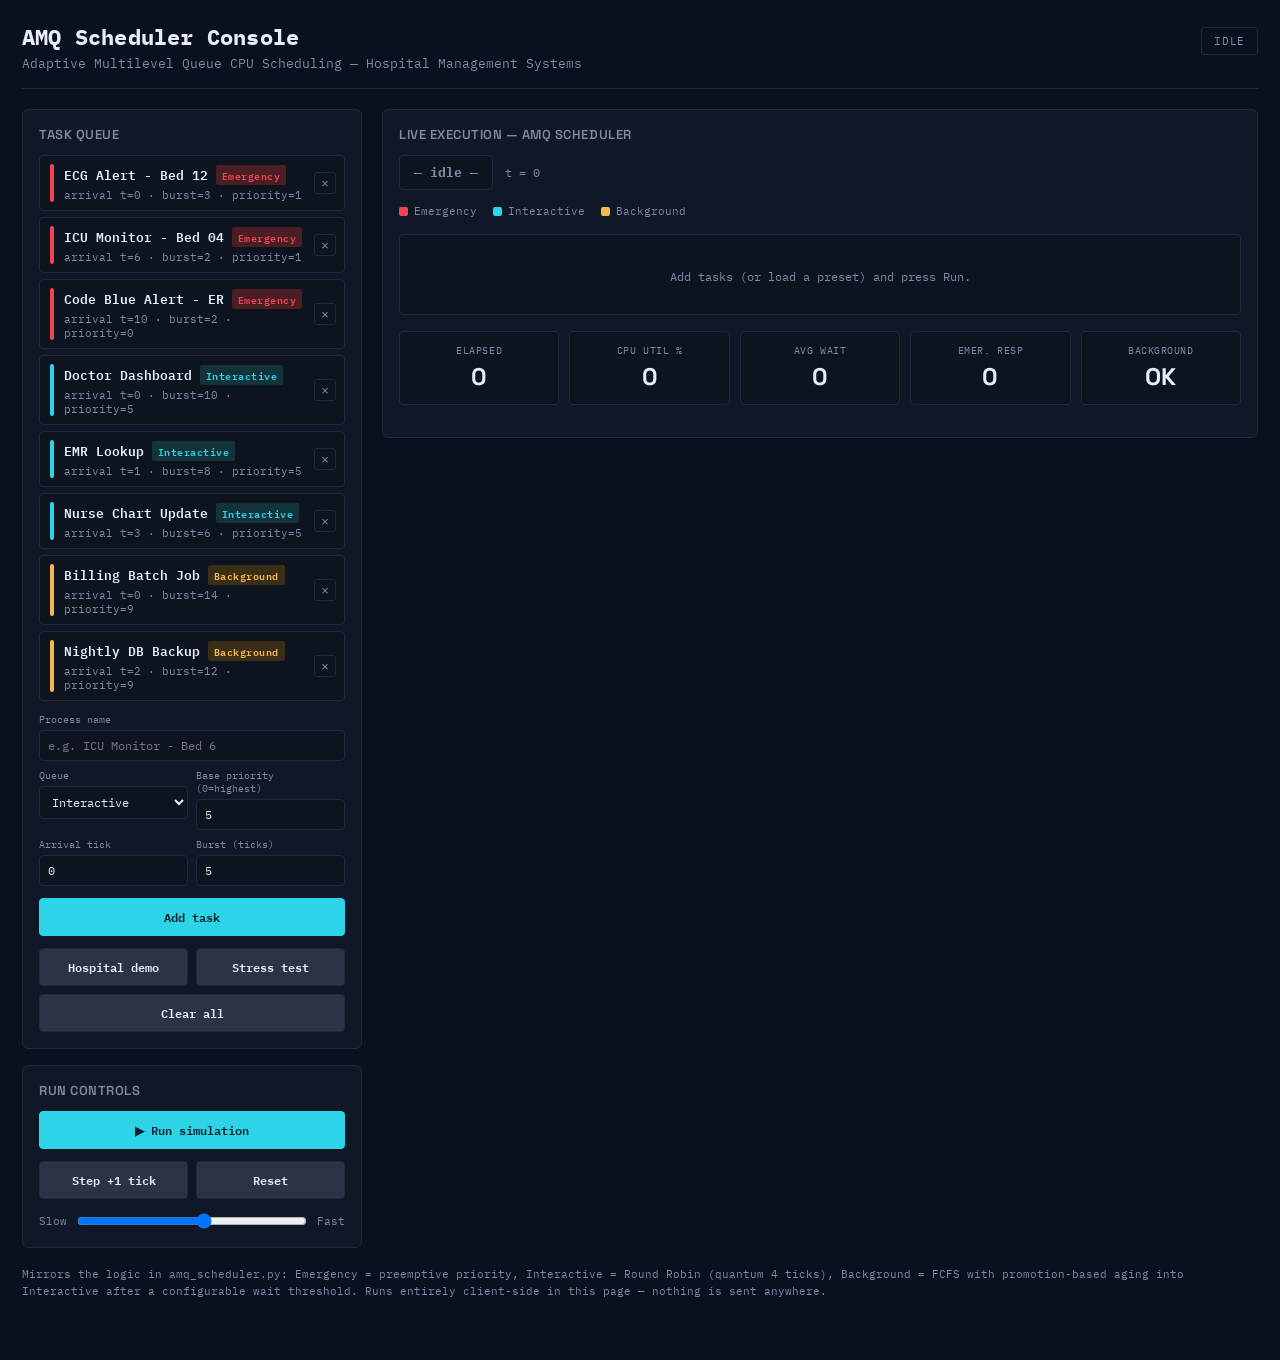
==== index.html @ 9305732e "Add GitHub Pages homepage" ====
<!DOCTYPE html>
<html lang="en">
<head>
<meta charset="UTF-8">
<title>AMQ Scheduler Console</title>
<link rel="preconnect" href="https://fonts.googleapis.com">
<link href="https://fonts.googleapis.com/css2?family=Space+Grotesk:wght@500;600;700&family=IBM+Plex+Mono:wght@400;500;600;700&display=swap" rel="stylesheet">
<style>
  :root{
    --bg:#0A101E;
    --panel:#101827;
    --panel-2:#0D1420;
    --line:#1E293B;
    --text:#E7ECF5;
    --muted:#7C8AA5;
    --emergency:#F04353;
    --emergency-dim:#4A1E24;
    --interactive:#2DD4E8;
    --interactive-dim:#12333A;
    --background:#F5B84E;
    --background-dim:#3A2E17;
    --ok:#33D69F;
    --idle:#2A3446;
  }
  *{ box-sizing:border-box; }
  html,body{
    margin:0; padding:0; background:var(--bg); color:var(--text);
    font-family:'IBM Plex Mono', monospace;
    -webkit-font-smoothing:antialiased;
  }
  h1,h2,h3,.headline{ font-family:'Space Grotesk', sans-serif; }

  .wrap{ max-width:1280px; margin:0 auto; padding:22px 22px 60px; }

  .topbar{
    display:flex; align-items:baseline; justify-content:space-between;
    border-bottom:1px solid var(--line); padding-bottom:16px; margin-bottom:20px;
    flex-wrap:wrap; gap:10px;
  }
  .topbar .title{ font-size:22px; font-weight:700; letter-spacing:.2px; }
  .topbar .subtitle{ color:var(--muted); font-size:13px; margin-top:4px; }
  .status-pill{
    font-size:11px; padding:6px 12px; border-radius:3px; border:1px solid var(--line);
    color:var(--muted); letter-spacing:.06em; height:fit-content;
  }
  .status-pill.running{ color:var(--ok); border-color:var(--ok); }
  .status-pill.done{ color:var(--interactive); border-color:var(--interactive); }

  .grid{ display:grid; grid-template-columns: 340px 1fr; gap:20px; align-items:start; }
  @media (max-width: 900px){ .grid{ grid-template-columns: 1fr; } }

  .panel{
    background:var(--panel); border:1px solid var(--line); border-radius:6px;
    padding:16px;
  }
  .panel + .panel{ margin-top:16px; }
  .panel h2{ font-size:13px; margin:0 0 12px; color:var(--muted); font-weight:600; letter-spacing:.04em; }

  /* --- task intake --- */
  .task-row{
    display:grid; grid-template-columns: 4px 1fr auto; gap:10px; align-items:center;
    padding:8px 8px 8px 10px; border:1px solid var(--line); border-radius:4px; margin-bottom:6px;
    background:var(--panel-2);
  }
  .task-row .bar{ width:4px; align-self:stretch; border-radius:2px; }
  .task-row .info .name{ font-size:12.5px; font-weight:600; }
  .task-row .info .meta{ font-size:11px; color:var(--muted); margin-top:2px; }
  .task-row button{
    background:none; border:1px solid var(--line); color:var(--muted);
    border-radius:3px; width:22px; height:22px; cursor:pointer; font-size:13px; line-height:1;
  }
  .task-row button:hover{ color:var(--emergency); border-color:var(--emergency); }

  .queue-tag{ font-size:9.5px; padding:1px 6px; border-radius:2px; letter-spacing:.05em; }
  .queue-tag.q0{ background:var(--emergency-dim); color:var(--emergency); }
  .queue-tag.q1{ background:var(--interactive-dim); color:var(--interactive); }
  .queue-tag.q2{ background:var(--background-dim); color:var(--background); }

  .add-form{ display:grid; grid-template-columns: 1fr 1fr; gap:8px; margin-top:12px; }
  .add-form label{ font-size:10px; color:var(--muted); display:block; margin-bottom:4px; }
  .add-form input, .add-form select{
    width:100%; background:var(--panel-2); border:1px solid var(--line); color:var(--text);
    border-radius:4px; padding:7px 8px; font-family:inherit; font-size:12px;
  }
  .add-form .full{ grid-column:1 / -1; }
  .btn{
    background:var(--idle); border:1px solid var(--line); color:var(--text);
    border-radius:4px; padding:8px 12px; font-family:inherit; font-size:12px; cursor:pointer;
    font-weight:600;
  }
  .btn:hover{ border-color:var(--interactive); color:var(--interactive); }
  .btn.primary{ background:var(--interactive); color:#04222A; border-color:var(--interactive); }
  .btn.primary:hover{ opacity:.9; color:#04222A; }
  .btn:disabled{ opacity:.4; cursor:not-allowed; }
  .btn-row{ display:flex; gap:8px; margin-top:12px; flex-wrap:wrap; }
  .btn-row.presets .btn{ flex:1; min-width:120px; }

  .speed-row{ display:flex; align-items:center; gap:8px; margin-top:12px; font-size:11px; color:var(--muted); }
  .speed-row input[type=range]{ flex:1; }

  /* --- console --- */
  .now-running{
    display:flex; align-items:center; gap:12px; margin-bottom:14px;
  }
  .now-running .badge{
    padding:8px 14px; border-radius:4px; font-weight:700; font-size:13px;
    border:1px solid var(--line); background:var(--panel-2); color:var(--muted);
  }
  .now-running .badge.q0{ background:var(--emergency-dim); color:var(--emergency); border-color:var(--emergency); animation:pulse 1s infinite; }
  .now-running .badge.q1{ background:var(--interactive-dim); color:var(--interactive); border-color:var(--interactive); }
  .now-running .badge.q2{ background:var(--background-dim); color:var(--background); border-color:var(--background); }
  @keyframes pulse{ 0%,100%{ box-shadow:0 0 0 0 rgba(240,67,83,.4);} 50%{ box-shadow:0 0 0 6px rgba(240,67,83,0);} }
  .now-running .tick{ color:var(--muted); font-size:12px; }

  .gantt-wrap{
    background:var(--panel-2); border:1px solid var(--line); border-radius:4px;
    overflow-x:auto; padding:14px 14px 10px;
  }
  .gantt-row{ display:flex; align-items:center; height:26px; margin-bottom:4px; white-space:nowrap; }
  .gantt-row .pid-label{
    width:46px; flex:0 0 46px; font-size:10.5px; color:var(--muted); text-align:right; padding-right:8px;
  }
  .gantt-track{ position:relative; height:20px; }
  .gantt-block{
    position:absolute; top:0; height:20px; border-radius:2px; font-size:9.5px;
    display:flex; align-items:center; justify-content:center; color:#04121A; font-weight:700;
    overflow:hidden;
  }
  .gantt-block.q0{ background:var(--emergency); }
  .gantt-block.q1{ background:var(--interactive); }
  .gantt-block.q2{ background:var(--background); }
  .gantt-axis{ display:flex; font-size:9.5px; color:var(--muted); margin-top:2px; margin-left:46px; }

  .legend{ display:flex; gap:16px; margin:10px 0 16px; font-size:11px; color:var(--muted); }
  .legend span{ display:inline-flex; align-items:center; gap:6px; }
  .legend i{ width:9px; height:9px; border-radius:2px; display:inline-block; }
  .legend i.q0{ background:var(--emergency); }
  .legend i.q1{ background:var(--interactive); }
  .legend i.q2{ background:var(--background); }

  .tiles{ display:grid; grid-template-columns: repeat(5, 1fr); gap:10px; margin:16px 0; }
  @media (max-width: 760px){ .tiles{ grid-template-columns: repeat(2, 1fr); } }
  .tile{
    background:var(--panel-2); border:1px solid var(--line); border-radius:4px;
    padding:12px; text-align:center;
  }
  .tile .label{ font-size:9.5px; color:var(--muted); letter-spacing:.06em; }
  .tile .value{ font-size:24px; font-weight:700; font-family:'Space Grotesk',sans-serif; margin-top:4px; }
  .tile.alert{ border-color:var(--emergency); }
  .tile.alert .value{ color:var(--emergency); }
  .tile.good .value{ color:var(--ok); }

  table.results{ width:100%; border-collapse:collapse; font-size:11.5px; margin-top:6px; }
  table.results th{ text-align:left; color:var(--muted); font-weight:600; padding:6px 8px; border-bottom:1px solid var(--line); font-size:10.5px; }
  table.results td{ padding:6px 8px; border-bottom:1px solid var(--line); }

  .compare-bars{ display:grid; gap:14px; margin-top:6px; }
  .compare-metric .label{ font-size:11px; color:var(--muted); margin-bottom:6px; }
  .bar-line{ display:flex; align-items:center; gap:8px; margin-bottom:4px; }
  .bar-line .name{ width:70px; font-size:10.5px; color:var(--muted); flex:0 0 70px; }
  .bar-line .track{ flex:1; background:var(--panel-2); border-radius:3px; height:16px; position:relative; overflow:hidden; }
  .bar-line .fill{ height:100%; border-radius:3px; }
  .bar-line .fill.fcfs{ background:#8B98AC; }
  .bar-line .fill.amq{ background:var(--ok); }
  .bar-line .num{ width:52px; text-align:right; font-size:11px; flex:0 0 52px; }

  .empty-note{ color:var(--muted); font-size:12px; padding:20px; text-align:center; }
  .footnote{ color:var(--muted); font-size:10.5px; margin-top:18px; line-height:1.6; }
</style>
</head>
<body>
<div class="wrap">

  <div class="topbar">
    <div>
      <div class="title">AMQ Scheduler Console</div>
      <div class="subtitle">Adaptive Multilevel Queue CPU Scheduling — Hospital Management Systems</div>
    </div>
    <div class="status-pill" id="statusPill">IDLE</div>
  </div>

  <div class="grid">
    <!-- LEFT: intake -->
    <div>
      <div class="panel">
        <h2>TASK QUEUE</h2>
        <div id="taskList"></div>
        <div class="add-form">
          <div class="full">
            <label>Process name</label>
            <input id="fName" type="text" placeholder="e.g. ICU Monitor - Bed 6" />
          </div>
          <div>
            <label>Queue</label>
            <select id="fQueue">
              <option value="0">Emergency</option>
              <option value="1" selected>Interactive</option>
              <option value="2">Background</option>
            </select>
          </div>
          <div>
            <label>Base priority (0=highest)</label>
            <input id="fPriority" type="number" value="5" min="0" max="10" />
          </div>
          <div>
            <label>Arrival tick</label>
            <input id="fArrival" type="number" value="0" min="0" />
          </div>
          <div>
            <label>Burst (ticks)</label>
            <input id="fBurst" type="number" value="5" min="1" />
          </div>
        </div>
        <div class="btn-row">
          <button class="btn primary" id="btnAdd" style="flex:1">Add task</button>
        </div>
        <div class="btn-row presets">
          <button class="btn" id="btnPresetHospital">Hospital demo</button>
          <button class="btn" id="btnPresetStress">Stress test</button>
          <button class="btn" id="btnClear">Clear all</button>
        </div>
      </div>

      <div class="panel">
        <h2>RUN CONTROLS</h2>
        <div class="btn-row">
          <button class="btn primary" id="btnRun" style="flex:1">▶ Run simulation</button>
        </div>
        <div class="btn-row">
          <button class="btn" id="btnStep" style="flex:1">Step +1 tick</button>
          <button class="btn" id="btnReset" style="flex:1">Reset</button>
        </div>
        <div class="speed-row">
          <span>Slow</span>
          <input type="range" id="speedRange" min="1" max="10" value="6">
          <span>Fast</span>
        </div>
      </div>
    </div>

    <!-- RIGHT: console -->
    <div>
      <div class="panel">
        <h2>LIVE EXECUTION — AMQ SCHEDULER</h2>
        <div class="now-running">
          <div class="badge q1" id="nowBadge">— idle —</div>
          <div class="tick" id="tickLabel">t = 0</div>
        </div>
        <div class="legend">
          <span><i class="q0"></i>Emergency</span>
          <span><i class="q1"></i>Interactive</span>
          <span><i class="q2"></i>Background</span>
        </div>
        <div class="gantt-wrap" id="ganttWrap">
          <div class="empty-note">Add tasks (or load a preset) and press Run.</div>
        </div>

        <div class="tiles">
          <div class="tile"><div class="label">ELAPSED</div><div class="value" id="tElapsed">0</div></div>
          <div class="tile"><div class="label">CPU UTIL %</div><div class="value" id="tUtil">0</div></div>
          <div class="tile"><div class="label">AVG WAIT</div><div class="value" id="tWait">0</div></div>
          <div class="tile"><div class="label">EMER. RESP</div><div class="value" id="tEmerg">0</div></div>
          <div class="tile" id="tileBg"><div class="label">BACKGROUND</div><div class="value" id="tBg">OK</div></div>
        </div>
      </div>

      <div class="panel" id="resultsPanel" style="display:none;">
        <h2>COMPLETED PROCESSES (AMQ)</h2>
        <table class="results" id="resultsTable"></table>
      </div>

      <div class="panel" id="comparePanel" style="display:none;">
        <h2>AMQ vs. PLAIN FCFS BASELINE</h2>
        <div class="compare-bars" id="compareBars"></div>
      </div>
    </div>
  </div>

  <div class="footnote">
    Mirrors the logic in amq_scheduler.py: Emergency = preemptive priority, Interactive = Round Robin
    (quantum 4 ticks), Background = FCFS with promotion-based aging into Interactive after a configurable wait threshold.
    Runs entirely client-side in this page — nothing is sent anywhere.
  </div>
</div>

<script>
/* ============================================================
   Core scheduler engine — mirrors amq_scheduler.py
   ============================================================ */
const EMERGENCY=0, INTERACTIVE=1, BACKGROUND=2;
const QUEUE_NAME = {0:'Emergency',1:'Interactive',2:'Background'};
const AGING_SLOPE_BG = 0.2;         // matches Python default
const AGING_PROMOTION_BASE = 8;     // matches Python default -> 40-tick threshold
const RR_QUANTUM = 4;

let nextPid = 1;
function makeProcess(name, queue, arrival, burst, basePriority){
  return {
    pid: 'P' + (nextPid++), name, queue, arrival, burst,
    basePriority, remaining: burst, waitingSince: arrival,
    firstRun: null, completion: null, quantumLeft: RR_QUANTUM, promotions: 0,
  };
}

function cloneTasks(tasks){
  nextPid = 1;
  return tasks.map(t => makeProcess(t.name, t.queue, t.arrival, t.burst, t.basePriority));
}

function newEngine(tasks){
  return {
    all: [...tasks].sort((a,b)=>a.arrival-b.arrival),
    queues: {0:[],1:[],2:[]},
    time: 0,
    gantt: [],
    idle: 0,
    done: false,
  };
}

function flat(e){ return [...e.queues[0], ...e.queues[1], ...e.queues[2]]; }

function admitArrivals(e){
  for(const p of e.all){
    if(p.arrival===e.time && p.completion===null && !flat(e).includes(p) && !isRunning(e,p)){
      e.queues[p.queue].push(p);
    }
  }
}
let runningRef = null;
function isRunning(e,p){ return runningRef===p; }

function applyAging(e){
  if(AGING_SLOPE_BG<=0) return;
  const threshold = AGING_PROMOTION_BASE / AGING_SLOPE_BG;
  for(const p of [...e.queues[BACKGROUND]]){
    if((e.time - p.waitingSince) >= threshold){
      e.queues[BACKGROUND] = e.queues[BACKGROUND].filter(x=>x!==p);
      p.waitingSince = e.time;
      p.quantumLeft = RR_QUANTUM;
      p.promotions++;
      e.queues[INTERACTIVE].push(p);
    }
  }
}

function pickEmergency(e){
  if(e.queues[0].length===0) return null;
  e.queues[0].sort((a,b)=> a.basePriority - b.basePriority || a.arrival-b.arrival);
  return e.queues[0][0];
}

let current=null, currentQ=null;

function tickOnce(e){
  if(e.done) return null;
  admitArrivals(e);
  applyAging(e);

  const emg = pickEmergency(e);
  let chosen=null, chosenQ=null;

  if(emg){
    chosen=emg; chosenQ=EMERGENCY;
    if(current && current!==chosen && !e.queues[currentQ].includes(current)){
      e.queues[currentQ].unshift(current);
    }
  } else if(e.queues[INTERACTIVE].length>0){
    chosen=e.queues[INTERACTIVE][0]; chosenQ=INTERACTIVE;
  } else if(e.queues[BACKGROUND].length>0){
    chosen=e.queues[BACKGROUND][0]; chosenQ=BACKGROUND;
  }

  if(!chosen){
    e.idle++; e.time++;
    if(e.all.every(p=>p.completion!==null)){ e.done=true; }
    return {idle:true, time:e.time};
  }

  e.queues[chosenQ] = e.queues[chosenQ].filter(x=>x!==chosen);
  runningRef = chosen;
  if(chosen.firstRun===null) chosen.firstRun = e.time;

  const startT = e.time;
  e.gantt.push([startT, startT+1, chosen.pid, chosenQ, chosen.name]);
  chosen.remaining--;
  e.time++;
  admitArrivals(e);

  let finished=false;
  if(chosen.remaining<=0){
    chosen.completion = e.time;
    finished=true;
    current=null; currentQ=null; runningRef=null;
  } else if(chosenQ===EMERGENCY){
    chosen.waitingSince = e.time;
    e.queues[EMERGENCY].push(chosen);
    current=chosen; currentQ=EMERGENCY; runningRef=chosen;
  } else if(chosenQ===INTERACTIVE){
    chosen.quantumLeft--;
    if(chosen.quantumLeft<=0 || pickEmergency(e)){
      chosen.quantumLeft = RR_QUANTUM;
      chosen.waitingSince = e.time;
      e.queues[INTERACTIVE].push(chosen);
      current=null; currentQ=null; runningRef=null;
    } else {
      e.queues[INTERACTIVE].unshift(chosen);
      current=chosen; currentQ=INTERACTIVE; runningRef=chosen;
    }
  } else { // BACKGROUND
    e.queues[BACKGROUND].unshift(chosen);
    current=chosen; currentQ=BACKGROUND; runningRef=chosen;
  }

  if(e.all.every(p=>p.completion!==null)) e.done=true;

  return {idle:false, time:e.time, pid:chosen.pid, name:chosen.name, queue:chosenQ, finished};
}

function report(e){
  const rows=[];
  for(const p of [...e.all].sort((a,b)=> a.pid.localeCompare(b.pid, undefined, {numeric:true}))){
    const executed = p.burst - p.remaining;
    let turnaround=null, waiting, response, starved;
    if(p.completion!==null){
      turnaround = p.completion - p.arrival;
      waiting = turnaround - p.burst;
      response = p.firstRun!==null ? p.firstRun - p.arrival : null;
      starved=false;
    } else {
      waiting = (e.time - p.arrival) - executed;
      response = p.firstRun!==null ? p.firstRun - p.arrival : null;
      starved=true;
    }
    rows.push({pid:p.pid, name:p.name, queue:QUEUE_NAME[p.queue], arrival:p.arrival, burst:p.burst,
               completion:p.completion, turnaround, waiting, response, promotions:p.promotions, starved});
  }
  const util = e.time>0 ? 100*(e.time - e.idle)/e.time : 0;
  return {rows, util};
}

/* Plain FCFS baseline (single queue, arrival order, no preemption) — instant compute */
function runFcfsBaseline(tasks){
  const procs = cloneTasks(tasks).sort((a,b)=>a.arrival-b.arrival);
  let t=0;
  const rows=[];
  for(const p of procs){
    const start = Math.max(t, p.arrival);
    const end = start + p.burst;
    p.firstRun = start; p.completion = end;
    t = end;
    rows.push({pid:p.pid, name:p.name, queue:QUEUE_NAME[p.queue], arrival:p.arrival, burst:p.burst,
               completion:end, turnaround:end-p.arrival, waiting:(end-p.arrival)-p.burst,
               response:start-p.arrival});
  }
  return {rows, totalTime:t};
}

/* ============================================================
   UI wiring
   ============================================================ */
const QCOLOR = {0:'q0',1:'q1',2:'q2'};
let userTasks = [];   // {name, queue, arrival, burst, basePriority}
let engine = null;
let playTimer = null;
let originalTasksForCompare = null;

function renderTaskList(){
  const el = document.getElementById('taskList');
  if(userTasks.length===0){
    el.innerHTML = '<div class="empty-note" style="padding:10px 0;">No tasks yet.</div>';
    return;
  }
  el.innerHTML = userTasks.map((t,i)=>`
    <div class="task-row">
      <div class="bar" style="background:var(--${t.queue===0?'emergency':t.queue===1?'interactive':'background'})"></div>
      <div class="info">
        <div class="name">${t.name} <span class="queue-tag ${QCOLOR[t.queue]}">${QUEUE_NAME[t.queue]}</span></div>
        <div class="meta">arrival t=${t.arrival} · burst=${t.burst} · priority=${t.basePriority}</div>
      </div>
      <button data-i="${i}" class="rm">×</button>
    </div>`).join('');
  el.querySelectorAll('.rm').forEach(b=>b.addEventListener('click', ()=>{
    userTasks.splice(+b.dataset.i,1); renderTaskList();
  }));
}

document.getElementById('btnAdd').addEventListener('click', ()=>{
  const name = document.getElementById('fName').value.trim() || 'Untitled task';
  const queue = +document.getElementById('fQueue').value;
  const priority = +document.getElementById('fPriority').value;
  const arrival = +document.getElementById('fArrival').value;
  const burst = +document.getElementById('fBurst').value;
  userTasks.push({name, queue, arrival, burst, basePriority:priority});
  document.getElementById('fName').value='';
  renderTaskList();
});

document.getElementById('btnClear').addEventListener('click', ()=>{ userTasks=[]; renderTaskList(); resetRun(); });

document.getElementById('btnPresetHospital').addEventListener('click', ()=>{
  userTasks = [
    {name:'ECG Alert - Bed 12', queue:0, arrival:0, burst:3, basePriority:1},
    {name:'ICU Monitor - Bed 04', queue:0, arrival:6, burst:2, basePriority:1},
    {name:'Code Blue Alert - ER', queue:0, arrival:10, burst:2, basePriority:0},
    {name:'Doctor Dashboard', queue:1, arrival:0, burst:10, basePriority:5},
    {name:'EMR Lookup', queue:1, arrival:1, burst:8, basePriority:5},
    {name:'Nurse Chart Update', queue:1, arrival:3, burst:6, basePriority:5},
    {name:'Billing Batch Job', queue:2, arrival:0, burst:14, basePriority:9},
    {name:'Nightly DB Backup', queue:2, arrival:2, burst:12, basePriority:9},
  ];
  renderTaskList(); resetRun();
});

document.getElementById('btnPresetStress').addEventListener('click', ()=>{
  const t=[];
  t.push({name:'Background Job #1', queue:2, arrival:0, burst:18, basePriority:9});
  t.push({name:'Background Job #2', queue:2, arrival:0, burst:16, basePriority:9});
  let at=8;
  while(at<90){ t.push({name:'Emergency Alert', queue:0, arrival:at, burst:2, basePriority:1}); at+=30; }
  at=0;
  while(at<90){ t.push({name:'Interactive Task', queue:1, arrival:at, burst:3, basePriority:5}); at+=4; }
  userTasks = t;
  renderTaskList(); resetRun();
});

function resetRun(){
  clearInterval(playTimer); playTimer=null;
  engine=null; current=null; currentQ=null; runningRef=null;
  document.getElementById('statusPill').textContent='IDLE';
  document.getElementById('statusPill').className='status-pill';
  document.getElementById('ganttWrap').innerHTML = '<div class="empty-note">Add tasks (or load a preset) and press Run.</div>';
  document.getElementById('nowBadge').textContent='— idle —';
  document.getElementById('nowBadge').className='badge';
  document.getElementById('tickLabel').textContent='t = 0';
  document.getElementById('resultsPanel').style.display='none';
  document.getElementById('comparePanel').style.display='none';
  ['tElapsed','tUtil','tWait','tEmerg'].forEach(id=>document.getElementById(id).textContent='0');
  document.getElementById('tBg').textContent='OK';
  document.getElementById('tileBg').className='tile';
}

document.getElementById('btnReset').addEventListener('click', resetRun);

function startEngine(){
  if(userTasks.length===0){ alert('Add at least one task or load a preset first.'); return null; }
  originalTasksForCompare = JSON.parse(JSON.stringify(userTasks));
  const procs = cloneTasks(userTasks);
  const e = newEngine(procs);
  document.getElementById('ganttWrap').innerHTML = buildGanttSkeleton(procs);
  document.getElementById('resultsPanel').style.display='none';
  document.getElementById('comparePanel').style.display='none';
  return e;
}

function buildGanttSkeleton(procs){
  const rows = procs.map(p=>`
    <div class="gantt-row" data-pid="${p.pid}">
      <div class="pid-label">${p.pid}</div>
      <div class="gantt-track" id="track-${p.pid}"></div>
    </div>`).join('');
  return rows + '<div class="gantt-axis" id="ganttAxis"></div>';
}

const PX_PER_TICK = 14;

function paintTick(e, info){
  document.getElementById('tickLabel').textContent = 't = ' + e.time;
  const badge = document.getElementById('nowBadge');
  if(info && !info.idle){
    badge.textContent = info.name + ' (' + QUEUE_NAME[info.queue] + ')';
    badge.className = 'badge ' + QCOLOR[info.queue];
    const track = document.getElementById('track-'+info.pid);
    if(track){
      const block = document.createElement('div');
      block.className = 'gantt-block ' + QCOLOR[info.queue];
      block.style.left = (e.time-1)*PX_PER_TICK + 'px';
      block.style.width = (PX_PER_TICK-1) + 'px';
      track.appendChild(block);
      track.style.width = e.time*PX_PER_TICK + 'px';
    }
  } else {
    badge.textContent = '— idle —';
    badge.className = 'badge';
  }
  const axis = document.getElementById('ganttAxis');
  if(axis && e.time % 5 === 0){
    axis.style.width = e.time*PX_PER_TICK + 'px';
    axis.textContent = 'now → t=' + e.time;
  }
  document.getElementById('ganttWrap').scrollLeft = e.time*PX_PER_TICK;

  // live tiles
  const {rows, util} = report(e);
  const finishedRows = rows.filter(r=>r.completion!==null);
  const avgWait = finishedRows.length ? (finishedRows.reduce((s,r)=>s+r.waiting,0)/finishedRows.length) : 0;
  const emgRows = finishedRows.filter(r=>r.queue==='Emergency');
  const avgEmg = emgRows.length ? (emgRows.reduce((s,r)=>s+r.response,0)/emgRows.length) : 0;
  const bgRows = rows.filter(r=>r.queue==='Background');
  const bgPromotions = bgRows.reduce((s,r)=>s+r.promotions,0);
  const bgStillWaiting = bgRows.some(r=>r.completion===null);

  document.getElementById('tElapsed').textContent = e.time;
  document.getElementById('tUtil').textContent = util.toFixed(0);
  document.getElementById('tWait').textContent = avgWait.toFixed(1);
  document.getElementById('tEmerg').textContent = avgEmg.toFixed(1);
  const tileBg = document.getElementById('tileBg');
  const tBg = document.getElementById('tBg');
  if(bgStillWaiting && bgPromotions===0){ tBg.textContent='WAITING'; tileBg.className='tile'; }
  else if(bgPromotions>0){ tBg.textContent='AGED ×'+bgPromotions; tileBg.className='tile good'; }
  else { tBg.textContent='OK'; tileBg.className='tile good'; }
}

function finalizeRun(e){
  const {rows} = report(e);
  document.getElementById('resultsPanel').style.display='block';
  const tbl = document.getElementById('resultsTable');
  tbl.innerHTML = `<tr><th>PID</th><th>Name</th><th>Queue</th><th>Arr</th><th>Burst</th>
    <th>Compl.</th><th>Wait</th><th>Resp.</th><th>Promotions</th></tr>` +
    rows.map(r=>`<tr>
      <td>${r.pid}</td><td>${r.name}</td><td>${r.queue}</td><td>${r.arrival}</td><td>${r.burst}</td>
      <td>${r.completion!==null?r.completion:'—'}</td><td>${r.waiting}</td>
      <td>${r.response!==null?r.response:'—'}</td><td>${r.promotions}</td>
    </tr>`).join('');

  // baseline comparison
  const fcfs = runFcfsBaseline(originalTasksForCompare);
  const amqEmg = rows.filter(r=>r.queue==='Emergency' && r.response!==null);
  const fcfsEmg = fcfs.rows.filter(r=>r.queue==='Emergency');
  const amqEmgAvg = amqEmg.length ? amqEmg.reduce((s,r)=>s+r.response,0)/amqEmg.length : 0;
  const fcfsEmgAvg = fcfsEmg.length ? fcfsEmg.reduce((s,r)=>s+r.response,0)/fcfsEmg.length : 0;
  const amqWaitAvg = rows.length ? rows.reduce((s,r)=>s+r.waiting,0)/rows.length : 0;
  const fcfsWaitAvg = fcfs.rows.length ? fcfs.rows.reduce((s,r)=>s+r.waiting,0)/fcfs.rows.length : 0;
  const amqTatAvg = rows.filter(r=>r.turnaround!==null).length
      ? rows.filter(r=>r.turnaround!==null).reduce((s,r)=>s+r.turnaround,0)/rows.filter(r=>r.turnaround!==null).length : 0;
  const fcfsTatAvg = fcfs.rows.length ? fcfs.rows.reduce((s,r)=>s+r.turnaround,0)/fcfs.rows.length : 0;

  const metrics = [
    {label:'Emergency response time (ticks)', fcfs:fcfsEmgAvg, amq:amqEmgAvg},
    {label:'Average waiting time (ticks)', fcfs:fcfsWaitAvg, amq:amqWaitAvg},
    {label:'Average turnaround time (ticks)', fcfs:fcfsTatAvg, amq:amqTatAvg},
  ];
  const maxVal = Math.max(...metrics.map(m=>Math.max(m.fcfs,m.amq)), 1);
  document.getElementById('comparePanel').style.display='block';
  document.getElementById('compareBars').innerHTML = metrics.map(m=>`
    <div class="compare-metric">
      <div class="label">${m.label}</div>
      <div class="bar-line"><div class="name">FCFS</div>
        <div class="track"><div class="fill fcfs" style="width:${(m.fcfs/maxVal*100).toFixed(1)}%"></div></div>
        <div class="num">${m.fcfs.toFixed(1)}</div></div>
      <div class="bar-line"><div class="name">AMQ</div>
        <div class="track"><div class="fill amq" style="width:${(m.amq/maxVal*100).toFixed(1)}%"></div></div>
        <div class="num">${m.amq.toFixed(1)}</div></div>
    </div>`).join('');

  document.getElementById('statusPill').textContent='DONE';
  document.getElementById('statusPill').className='status-pill done';
  document.getElementById('nowBadge').textContent='— simulation complete —';
  document.getElementById('nowBadge').className='badge';
}

function stepSimulation(){
  if(!engine){ engine = startEngine(); if(!engine) return; document.getElementById('statusPill').textContent='RUNNING'; document.getElementById('statusPill').className='status-pill running'; }
  if(engine.done){ finalizeRun(engine); clearInterval(playTimer); playTimer=null; return; }
  const info = tickOnce(engine);
  paintTick(engine, info);
  if(engine.done || engine.time>500){ finalizeRun(engine); clearInterval(playTimer); playTimer=null; }
}

document.getElementById('btnStep').addEventListener('click', stepSimulation);

document.getElementById('btnRun').addEventListener('click', ()=>{
  if(playTimer){ clearInterval(playTimer); playTimer=null; document.getElementById('btnRun').textContent='▶ Run simulation'; return; }
  if(!engine){ engine = startEngine(); if(!engine) return; }
  document.getElementById('statusPill').textContent='RUNNING';
  document.getElementById('statusPill').className='status-pill running';
  document.getElementById('btnRun').textContent='⏸ Pause';
  const speed = +document.getElementById('speedRange').value;
  const delay = Math.max(15, 260 - speed*24);
  playTimer = setInterval(()=>{
    stepSimulation();
    if(!engine || engine.done){ clearInterval(playTimer); playTimer=null; document.getElementById('btnRun').textContent='▶ Run simulation'; }
  }, delay);
});

// initial preset
document.getElementById('btnPresetHospital').click();
</script>
</body>
</html>
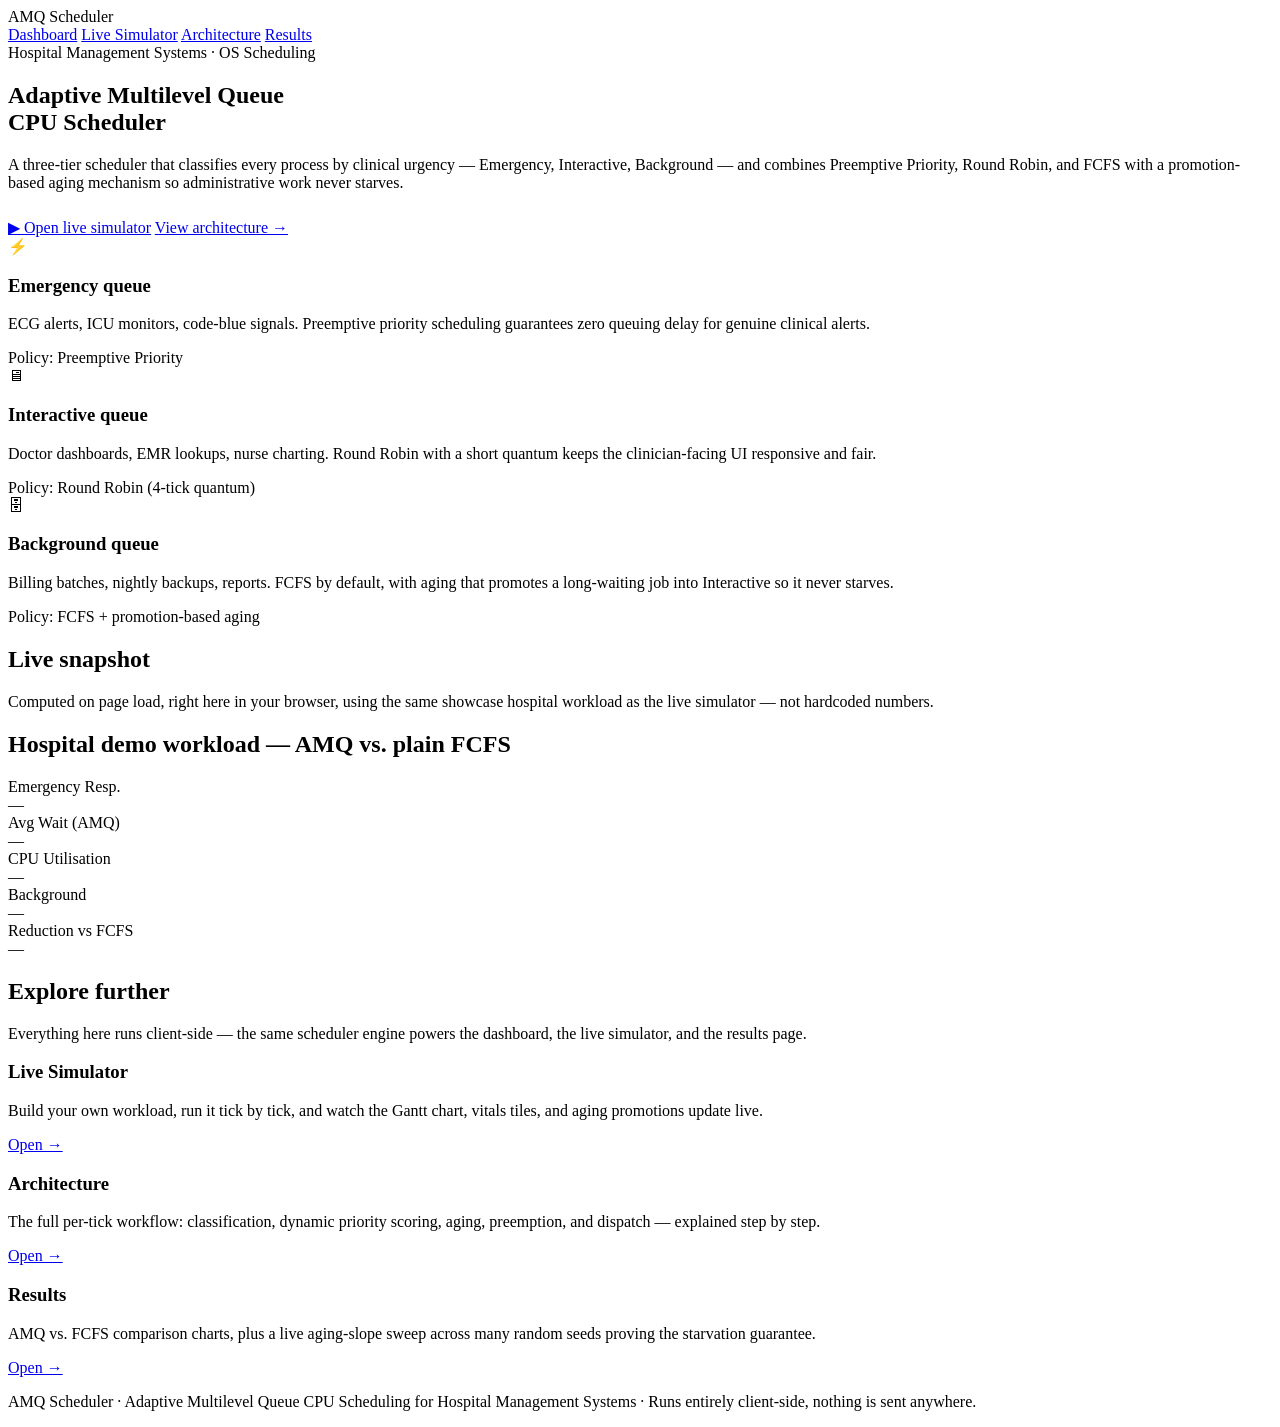
==== commit 0ade7839: "Update index.html" ====
--- a/index.html
+++ b/index.html
@@ -2,689 +2,119 @@
 <html lang="en">
 <head>
 <meta charset="UTF-8">
-<title>AMQ Scheduler Console</title>
+<meta name="viewport" content="width=device-width, initial-scale=1.0">
+<title>AMQ Scheduler — Dashboard</title>
 <link rel="preconnect" href="https://fonts.googleapis.com">
 <link href="https://fonts.googleapis.com/css2?family=Space+Grotesk:wght@500;600;700&family=IBM+Plex+Mono:wght@400;500;600;700&display=swap" rel="stylesheet">
-<style>
-  :root{
-    --bg:#0A101E;
-    --panel:#101827;
-    --panel-2:#0D1420;
-    --line:#1E293B;
-    --text:#E7ECF5;
-    --muted:#7C8AA5;
-    --emergency:#F04353;
-    --emergency-dim:#4A1E24;
-    --interactive:#2DD4E8;
-    --interactive-dim:#12333A;
-    --background:#F5B84E;
-    --background-dim:#3A2E17;
-    --ok:#33D69F;
-    --idle:#2A3446;
-  }
-  *{ box-sizing:border-box; }
-  html,body{
-    margin:0; padding:0; background:var(--bg); color:var(--text);
-    font-family:'IBM Plex Mono', monospace;
-    -webkit-font-smoothing:antialiased;
-  }
-  h1,h2,h3,.headline{ font-family:'Space Grotesk', sans-serif; }
-
-  .wrap{ max-width:1280px; margin:0 auto; padding:22px 22px 60px; }
-
-  .topbar{
-    display:flex; align-items:baseline; justify-content:space-between;
-    border-bottom:1px solid var(--line); padding-bottom:16px; margin-bottom:20px;
-    flex-wrap:wrap; gap:10px;
-  }
-  .topbar .title{ font-size:22px; font-weight:700; letter-spacing:.2px; }
-  .topbar .subtitle{ color:var(--muted); font-size:13px; margin-top:4px; }
-  .status-pill{
-    font-size:11px; padding:6px 12px; border-radius:3px; border:1px solid var(--line);
-    color:var(--muted); letter-spacing:.06em; height:fit-content;
-  }
-  .status-pill.running{ color:var(--ok); border-color:var(--ok); }
-  .status-pill.done{ color:var(--interactive); border-color:var(--interactive); }
-
-  .grid{ display:grid; grid-template-columns: 340px 1fr; gap:20px; align-items:start; }
-  @media (max-width: 900px){ .grid{ grid-template-columns: 1fr; } }
-
-  .panel{
-    background:var(--panel); border:1px solid var(--line); border-radius:6px;
-    padding:16px;
-  }
-  .panel + .panel{ margin-top:16px; }
-  .panel h2{ font-size:13px; margin:0 0 12px; color:var(--muted); font-weight:600; letter-spacing:.04em; }
-
-  /* --- task intake --- */
-  .task-row{
-    display:grid; grid-template-columns: 4px 1fr auto; gap:10px; align-items:center;
-    padding:8px 8px 8px 10px; border:1px solid var(--line); border-radius:4px; margin-bottom:6px;
-    background:var(--panel-2);
-  }
-  .task-row .bar{ width:4px; align-self:stretch; border-radius:2px; }
-  .task-row .info .name{ font-size:12.5px; font-weight:600; }
-  .task-row .info .meta{ font-size:11px; color:var(--muted); margin-top:2px; }
-  .task-row button{
-    background:none; border:1px solid var(--line); color:var(--muted);
-    border-radius:3px; width:22px; height:22px; cursor:pointer; font-size:13px; line-height:1;
-  }
-  .task-row button:hover{ color:var(--emergency); border-color:var(--emergency); }
-
-  .queue-tag{ font-size:9.5px; padding:1px 6px; border-radius:2px; letter-spacing:.05em; }
-  .queue-tag.q0{ background:var(--emergency-dim); color:var(--emergency); }
-  .queue-tag.q1{ background:var(--interactive-dim); color:var(--interactive); }
-  .queue-tag.q2{ background:var(--background-dim); color:var(--background); }
-
-  .add-form{ display:grid; grid-template-columns: 1fr 1fr; gap:8px; margin-top:12px; }
-  .add-form label{ font-size:10px; color:var(--muted); display:block; margin-bottom:4px; }
-  .add-form input, .add-form select{
-    width:100%; background:var(--panel-2); border:1px solid var(--line); color:var(--text);
-    border-radius:4px; padding:7px 8px; font-family:inherit; font-size:12px;
-  }
-  .add-form .full{ grid-column:1 / -1; }
-  .btn{
-    background:var(--idle); border:1px solid var(--line); color:var(--text);
-    border-radius:4px; padding:8px 12px; font-family:inherit; font-size:12px; cursor:pointer;
-    font-weight:600;
-  }
-  .btn:hover{ border-color:var(--interactive); color:var(--interactive); }
-  .btn.primary{ background:var(--interactive); color:#04222A; border-color:var(--interactive); }
-  .btn.primary:hover{ opacity:.9; color:#04222A; }
-  .btn:disabled{ opacity:.4; cursor:not-allowed; }
-  .btn-row{ display:flex; gap:8px; margin-top:12px; flex-wrap:wrap; }
-  .btn-row.presets .btn{ flex:1; min-width:120px; }
-
-  .speed-row{ display:flex; align-items:center; gap:8px; margin-top:12px; font-size:11px; color:var(--muted); }
-  .speed-row input[type=range]{ flex:1; }
-
-  /* --- console --- */
-  .now-running{
-    display:flex; align-items:center; gap:12px; margin-bottom:14px;
-  }
-  .now-running .badge{
-    padding:8px 14px; border-radius:4px; font-weight:700; font-size:13px;
-    border:1px solid var(--line); background:var(--panel-2); color:var(--muted);
-  }
-  .now-running .badge.q0{ background:var(--emergency-dim); color:var(--emergency); border-color:var(--emergency); animation:pulse 1s infinite; }
-  .now-running .badge.q1{ background:var(--interactive-dim); color:var(--interactive); border-color:var(--interactive); }
-  .now-running .badge.q2{ background:var(--background-dim); color:var(--background); border-color:var(--background); }
-  @keyframes pulse{ 0%,100%{ box-shadow:0 0 0 0 rgba(240,67,83,.4);} 50%{ box-shadow:0 0 0 6px rgba(240,67,83,0);} }
-  .now-running .tick{ color:var(--muted); font-size:12px; }
-
-  .gantt-wrap{
-    background:var(--panel-2); border:1px solid var(--line); border-radius:4px;
-    overflow-x:auto; padding:14px 14px 10px;
-  }
-  .gantt-row{ display:flex; align-items:center; height:26px; margin-bottom:4px; white-space:nowrap; }
-  .gantt-row .pid-label{
-    width:46px; flex:0 0 46px; font-size:10.5px; color:var(--muted); text-align:right; padding-right:8px;
-  }
-  .gantt-track{ position:relative; height:20px; }
-  .gantt-block{
-    position:absolute; top:0; height:20px; border-radius:2px; font-size:9.5px;
-    display:flex; align-items:center; justify-content:center; color:#04121A; font-weight:700;
-    overflow:hidden;
-  }
-  .gantt-block.q0{ background:var(--emergency); }
-  .gantt-block.q1{ background:var(--interactive); }
-  .gantt-block.q2{ background:var(--background); }
-  .gantt-axis{ display:flex; font-size:9.5px; color:var(--muted); margin-top:2px; margin-left:46px; }
-
-  .legend{ display:flex; gap:16px; margin:10px 0 16px; font-size:11px; color:var(--muted); }
-  .legend span{ display:inline-flex; align-items:center; gap:6px; }
-  .legend i{ width:9px; height:9px; border-radius:2px; display:inline-block; }
-  .legend i.q0{ background:var(--emergency); }
-  .legend i.q1{ background:var(--interactive); }
-  .legend i.q2{ background:var(--background); }
-
-  .tiles{ display:grid; grid-template-columns: repeat(5, 1fr); gap:10px; margin:16px 0; }
-  @media (max-width: 760px){ .tiles{ grid-template-columns: repeat(2, 1fr); } }
-  .tile{
-    background:var(--panel-2); border:1px solid var(--line); border-radius:4px;
-    padding:12px; text-align:center;
-  }
-  .tile .label{ font-size:9.5px; color:var(--muted); letter-spacing:.06em; }
-  .tile .value{ font-size:24px; font-weight:700; font-family:'Space Grotesk',sans-serif; margin-top:4px; }
-  .tile.alert{ border-color:var(--emergency); }
-  .tile.alert .value{ color:var(--emergency); }
-  .tile.good .value{ color:var(--ok); }
-
-  table.results{ width:100%; border-collapse:collapse; font-size:11.5px; margin-top:6px; }
-  table.results th{ text-align:left; color:var(--muted); font-weight:600; padding:6px 8px; border-bottom:1px solid var(--line); font-size:10.5px; }
-  table.results td{ padding:6px 8px; border-bottom:1px solid var(--line); }
-
-  .compare-bars{ display:grid; gap:14px; margin-top:6px; }
-  .compare-metric .label{ font-size:11px; color:var(--muted); margin-bottom:6px; }
-  .bar-line{ display:flex; align-items:center; gap:8px; margin-bottom:4px; }
-  .bar-line .name{ width:70px; font-size:10.5px; color:var(--muted); flex:0 0 70px; }
-  .bar-line .track{ flex:1; background:var(--panel-2); border-radius:3px; height:16px; position:relative; overflow:hidden; }
-  .bar-line .fill{ height:100%; border-radius:3px; }
-  .bar-line .fill.fcfs{ background:#8B98AC; }
-  .bar-line .fill.amq{ background:var(--ok); }
-  .bar-line .num{ width:52px; text-align:right; font-size:11px; flex:0 0 52px; }
-
-  .empty-note{ color:var(--muted); font-size:12px; padding:20px; text-align:center; }
-  .footnote{ color:var(--muted); font-size:10.5px; margin-top:18px; line-height:1.6; }
-</style>
+<link rel="stylesheet" href="css/style.css">
 </head>
 <body>
-<div class="wrap">
 
-  <div class="topbar">
-    <div>
-      <div class="title">AMQ Scheduler Console</div>
-      <div class="subtitle">Adaptive Multilevel Queue CPU Scheduling — Hospital Management Systems</div>
+<header class="site-header">
+  <nav class="nav">
+    <div class="nav-brand"><span class="dot"></span> AMQ Scheduler</div>
+    <div class="nav-links">
+      <a href="index.html" class="active">Dashboard</a>
+      <a href="simulator.html">Live Simulator</a>
+      <a href="architecture.html">Architecture</a>
+      <a href="results.html">Results</a>
     </div>
-    <div class="status-pill" id="statusPill">IDLE</div>
-  </div>
+  </nav>
+</header>
 
-  <div class="grid">
-    <!-- LEFT: intake -->
-    <div>
-      <div class="panel">
-        <h2>TASK QUEUE</h2>
-        <div id="taskList"></div>
-        <div class="add-form">
-          <div class="full">
-            <label>Process name</label>
-            <input id="fName" type="text" placeholder="e.g. ICU Monitor - Bed 6" />
-          </div>
-          <div>
-            <label>Queue</label>
-            <select id="fQueue">
-              <option value="0">Emergency</option>
-              <option value="1" selected>Interactive</option>
-              <option value="2">Background</option>
-            </select>
-          </div>
-          <div>
-            <label>Base priority (0=highest)</label>
-            <input id="fPriority" type="number" value="5" min="0" max="10" />
-          </div>
-          <div>
-            <label>Arrival tick</label>
-            <input id="fArrival" type="number" value="0" min="0" />
-          </div>
-          <div>
-            <label>Burst (ticks)</label>
-            <input id="fBurst" type="number" value="5" min="1" />
-          </div>
-        </div>
-        <div class="btn-row">
-          <button class="btn primary" id="btnAdd" style="flex:1">Add task</button>
-        </div>
-        <div class="btn-row presets">
-          <button class="btn" id="btnPresetHospital">Hospital demo</button>
-          <button class="btn" id="btnPresetStress">Stress test</button>
-          <button class="btn" id="btnClear">Clear all</button>
-        </div>
-      </div>
+<main class="page">
 
-      <div class="panel">
-        <h2>RUN CONTROLS</h2>
-        <div class="btn-row">
-          <button class="btn primary" id="btnRun" style="flex:1">▶ Run simulation</button>
-        </div>
-        <div class="btn-row">
-          <button class="btn" id="btnStep" style="flex:1">Step +1 tick</button>
-          <button class="btn" id="btnReset" style="flex:1">Reset</button>
-        </div>
-        <div class="speed-row">
-          <span>Slow</span>
-          <input type="range" id="speedRange" min="1" max="10" value="6">
-          <span>Fast</span>
-        </div>
-      </div>
+  <section class="hero">
+    <div class="eyebrow">Hospital Management Systems · OS Scheduling</div>
+    <h1>Adaptive Multilevel Queue<br>CPU Scheduler</h1>
+    <p class="lead">
+      A three-tier scheduler that classifies every process by clinical urgency —
+      Emergency, Interactive, Background — and combines Preemptive Priority,
+      Round Robin, and FCFS with a promotion-based aging mechanism so
+      administrative work never starves.
+    </p>
+    <div class="btn-row" style="margin-top:26px;">
+      <a class="btn primary" href="simulator.html">▶ Open live simulator</a>
+      <a class="btn ghost" href="architecture.html">View architecture →</a>
     </div>
+  </section>
 
-    <!-- RIGHT: console -->
-    <div>
-      <div class="panel">
-        <h2>LIVE EXECUTION — AMQ SCHEDULER</h2>
-        <div class="now-running">
-          <div class="badge q1" id="nowBadge">— idle —</div>
-          <div class="tick" id="tickLabel">t = 0</div>
-        </div>
-        <div class="legend">
-          <span><i class="q0"></i>Emergency</span>
-          <span><i class="q1"></i>Interactive</span>
-          <span><i class="q2"></i>Background</span>
-        </div>
-        <div class="gantt-wrap" id="ganttWrap">
-          <div class="empty-note">Add tasks (or load a preset) and press Run.</div>
-        </div>
-
-        <div class="tiles">
-          <div class="tile"><div class="label">ELAPSED</div><div class="value" id="tElapsed">0</div></div>
-          <div class="tile"><div class="label">CPU UTIL %</div><div class="value" id="tUtil">0</div></div>
-          <div class="tile"><div class="label">AVG WAIT</div><div class="value" id="tWait">0</div></div>
-          <div class="tile"><div class="label">EMER. RESP</div><div class="value" id="tEmerg">0</div></div>
-          <div class="tile" id="tileBg"><div class="label">BACKGROUND</div><div class="value" id="tBg">OK</div></div>
-        </div>
-      </div>
-
-      <div class="panel" id="resultsPanel" style="display:none;">
-        <h2>COMPLETED PROCESSES (AMQ)</h2>
-        <table class="results" id="resultsTable"></table>
-      </div>
-
-      <div class="panel" id="comparePanel" style="display:none;">
-        <h2>AMQ vs. PLAIN FCFS BASELINE</h2>
-        <div class="compare-bars" id="compareBars"></div>
-      </div>
+  <div class="grid cols-3">
+    <div class="feature-card">
+      <div class="icon-dot q0">⚡</div>
+      <h3>Emergency queue</h3>
+      <p>ECG alerts, ICU monitors, code-blue signals. Preemptive priority scheduling
+        guarantees zero queuing delay for genuine clinical alerts.</p>
+      <div class="foot">Policy: Preemptive Priority</div>
+    </div>
+    <div class="feature-card">
+      <div class="icon-dot q1">🖥</div>
+      <h3>Interactive queue</h3>
+      <p>Doctor dashboards, EMR lookups, nurse charting. Round Robin with a short
+        quantum keeps the clinician-facing UI responsive and fair.</p>
+      <div class="foot">Policy: Round Robin (4-tick quantum)</div>
+    </div>
+    <div class="feature-card">
+      <div class="icon-dot q2">🗄</div>
+      <h3>Background queue</h3>
+      <p>Billing batches, nightly backups, reports. FCFS by default, with aging
+        that promotes a long-waiting job into Interactive so it never starves.</p>
+      <div class="foot">Policy: FCFS + promotion-based aging</div>
     </div>
   </div>
 
-  <div class="footnote">
-    Mirrors the logic in amq_scheduler.py: Emergency = preemptive priority, Interactive = Round Robin
-    (quantum 4 ticks), Background = FCFS with promotion-based aging into Interactive after a configurable wait threshold.
-    Runs entirely client-side in this page — nothing is sent anywhere.
+  <div class="section-head">
+    <h2>Live snapshot</h2>
+    <p>Computed on page load, right here in your browser, using the same showcase
+      hospital workload as the live simulator — not hardcoded numbers.</p>
   </div>
-</div>
 
-<script>
-/* ============================================================
-   Core scheduler engine — mirrors amq_scheduler.py
-   ============================================================ */
-const EMERGENCY=0, INTERACTIVE=1, BACKGROUND=2;
-const QUEUE_NAME = {0:'Emergency',1:'Interactive',2:'Background'};
-const AGING_SLOPE_BG = 0.2;         // matches Python default
-const AGING_PROMOTION_BASE = 8;     // matches Python default -> 40-tick threshold
-const RR_QUANTUM = 4;
+  <div class="card">
+    <h2>Hospital demo workload — AMQ vs. plain FCFS</h2>
+    <div class="tiles" id="snapshotTiles">
+      <div class="tile"><div class="label">Emergency Resp.</div><div class="value" id="snapEmerg">—</div></div>
+      <div class="tile"><div class="label">Avg Wait (AMQ)</div><div class="value" id="snapWait">—</div></div>
+      <div class="tile"><div class="label">CPU Utilisation</div><div class="value" id="snapUtil">—</div></div>
+      <div class="tile good"><div class="label">Background</div><div class="value" id="snapBg">—</div></div>
+      <div class="tile good"><div class="label">Reduction vs FCFS</div><div class="value" id="snapReduction">—</div></div>
+    </div>
+  </div>
 
-let nextPid = 1;
-function makeProcess(name, queue, arrival, burst, basePriority){
-  return {
-    pid: 'P' + (nextPid++), name, queue, arrival, burst,
-    basePriority, remaining: burst, waitingSince: arrival,
-    firstRun: null, completion: null, quantumLeft: RR_QUANTUM, promotions: 0,
-  };
-}
+  <div class="section-head">
+    <h2>Explore further</h2>
+    <p>Everything here runs client-side — the same scheduler engine powers the
+      dashboard, the live simulator, and the results page.</p>
+  </div>
 
-function cloneTasks(tasks){
-  nextPid = 1;
-  return tasks.map(t => makeProcess(t.name, t.queue, t.arrival, t.burst, t.basePriority));
-}
+  <div class="grid cols-3">
+    <div class="feature-card">
+      <h3>Live Simulator</h3>
+      <p>Build your own workload, run it tick by tick, and watch the Gantt chart,
+        vitals tiles, and aging promotions update live.</p>
+      <div class="btn-row" style="margin-top:16px;"><a class="btn" href="simulator.html">Open →</a></div>
+    </div>
+    <div class="feature-card">
+      <h3>Architecture</h3>
+      <p>The full per-tick workflow: classification, dynamic priority scoring,
+        aging, preemption, and dispatch — explained step by step.</p>
+      <div class="btn-row" style="margin-top:16px;"><a class="btn" href="architecture.html">Open →</a></div>
+    </div>
+    <div class="feature-card">
+      <h3>Results</h3>
+      <p>AMQ vs. FCFS comparison charts, plus a live aging-slope sweep across
+        many random seeds proving the starvation guarantee.</p>
+      <div class="btn-row" style="margin-top:16px;"><a class="btn" href="results.html">Open →</a></div>
+    </div>
+  </div>
 
-function newEngine(tasks){
-  return {
-    all: [...tasks].sort((a,b)=>a.arrival-b.arrival),
-    queues: {0:[],1:[],2:[]},
-    time: 0,
-    gantt: [],
-    idle: 0,
-    done: false,
-  };
-}
+</main>
 
-function flat(e){ return [...e.queues[0], ...e.queues[1], ...e.queues[2]]; }
+<footer class="site-footer">
+  <p>AMQ Scheduler · Adaptive Multilevel Queue CPU Scheduling for Hospital Management Systems ·
+    Runs entirely client-side, nothing is sent anywhere.</p>
+</footer>
 
-function admitArrivals(e){
-  for(const p of e.all){
-    if(p.arrival===e.time && p.completion===null && !flat(e).includes(p) && !isRunning(e,p)){
-      e.queues[p.queue].push(p);
-    }
-  }
-}
-let runningRef = null;
-function isRunning(e,p){ return runningRef===p; }
-
-function applyAging(e){
-  if(AGING_SLOPE_BG<=0) return;
-  const threshold = AGING_PROMOTION_BASE / AGING_SLOPE_BG;
-  for(const p of [...e.queues[BACKGROUND]]){
-    if((e.time - p.waitingSince) >= threshold){
-      e.queues[BACKGROUND] = e.queues[BACKGROUND].filter(x=>x!==p);
-      p.waitingSince = e.time;
-      p.quantumLeft = RR_QUANTUM;
-      p.promotions++;
-      e.queues[INTERACTIVE].push(p);
-    }
-  }
-}
-
-function pickEmergency(e){
-  if(e.queues[0].length===0) return null;
-  e.queues[0].sort((a,b)=> a.basePriority - b.basePriority || a.arrival-b.arrival);
-  return e.queues[0][0];
-}
-
-let current=null, currentQ=null;
-
-function tickOnce(e){
-  if(e.done) return null;
-  admitArrivals(e);
-  applyAging(e);
-
-  const emg = pickEmergency(e);
-  let chosen=null, chosenQ=null;
-
-  if(emg){
-    chosen=emg; chosenQ=EMERGENCY;
-    if(current && current!==chosen && !e.queues[currentQ].includes(current)){
-      e.queues[currentQ].unshift(current);
-    }
-  } else if(e.queues[INTERACTIVE].length>0){
-    chosen=e.queues[INTERACTIVE][0]; chosenQ=INTERACTIVE;
-  } else if(e.queues[BACKGROUND].length>0){
-    chosen=e.queues[BACKGROUND][0]; chosenQ=BACKGROUND;
-  }
-
-  if(!chosen){
-    e.idle++; e.time++;
-    if(e.all.every(p=>p.completion!==null)){ e.done=true; }
-    return {idle:true, time:e.time};
-  }
-
-  e.queues[chosenQ] = e.queues[chosenQ].filter(x=>x!==chosen);
-  runningRef = chosen;
-  if(chosen.firstRun===null) chosen.firstRun = e.time;
-
-  const startT = e.time;
-  e.gantt.push([startT, startT+1, chosen.pid, chosenQ, chosen.name]);
-  chosen.remaining--;
-  e.time++;
-  admitArrivals(e);
-
-  let finished=false;
-  if(chosen.remaining<=0){
-    chosen.completion = e.time;
-    finished=true;
-    current=null; currentQ=null; runningRef=null;
-  } else if(chosenQ===EMERGENCY){
-    chosen.waitingSince = e.time;
-    e.queues[EMERGENCY].push(chosen);
-    current=chosen; currentQ=EMERGENCY; runningRef=chosen;
-  } else if(chosenQ===INTERACTIVE){
-    chosen.quantumLeft--;
-    if(chosen.quantumLeft<=0 || pickEmergency(e)){
-      chosen.quantumLeft = RR_QUANTUM;
-      chosen.waitingSince = e.time;
-      e.queues[INTERACTIVE].push(chosen);
-      current=null; currentQ=null; runningRef=null;
-    } else {
-      e.queues[INTERACTIVE].unshift(chosen);
-      current=chosen; currentQ=INTERACTIVE; runningRef=chosen;
-    }
-  } else { // BACKGROUND
-    e.queues[BACKGROUND].unshift(chosen);
-    current=chosen; currentQ=BACKGROUND; runningRef=chosen;
-  }
-
-  if(e.all.every(p=>p.completion!==null)) e.done=true;
-
-  return {idle:false, time:e.time, pid:chosen.pid, name:chosen.name, queue:chosenQ, finished};
-}
-
-function report(e){
-  const rows=[];
-  for(const p of [...e.all].sort((a,b)=> a.pid.localeCompare(b.pid, undefined, {numeric:true}))){
-    const executed = p.burst - p.remaining;
-    let turnaround=null, waiting, response, starved;
-    if(p.completion!==null){
-      turnaround = p.completion - p.arrival;
-      waiting = turnaround - p.burst;
-      response = p.firstRun!==null ? p.firstRun - p.arrival : null;
-      starved=false;
-    } else {
-      waiting = (e.time - p.arrival) - executed;
-      response = p.firstRun!==null ? p.firstRun - p.arrival : null;
-      starved=true;
-    }
-    rows.push({pid:p.pid, name:p.name, queue:QUEUE_NAME[p.queue], arrival:p.arrival, burst:p.burst,
-               completion:p.completion, turnaround, waiting, response, promotions:p.promotions, starved});
-  }
-  const util = e.time>0 ? 100*(e.time - e.idle)/e.time : 0;
-  return {rows, util};
-}
-
-/* Plain FCFS baseline (single queue, arrival order, no preemption) — instant compute */
-function runFcfsBaseline(tasks){
-  const procs = cloneTasks(tasks).sort((a,b)=>a.arrival-b.arrival);
-  let t=0;
-  const rows=[];
-  for(const p of procs){
-    const start = Math.max(t, p.arrival);
-    const end = start + p.burst;
-    p.firstRun = start; p.completion = end;
-    t = end;
-    rows.push({pid:p.pid, name:p.name, queue:QUEUE_NAME[p.queue], arrival:p.arrival, burst:p.burst,
-               completion:end, turnaround:end-p.arrival, waiting:(end-p.arrival)-p.burst,
-               response:start-p.arrival});
-  }
-  return {rows, totalTime:t};
-}
-
-/* ============================================================
-   UI wiring
-   ============================================================ */
-const QCOLOR = {0:'q0',1:'q1',2:'q2'};
-let userTasks = [];   // {name, queue, arrival, burst, basePriority}
-let engine = null;
-let playTimer = null;
-let originalTasksForCompare = null;
-
-function renderTaskList(){
-  const el = document.getElementById('taskList');
-  if(userTasks.length===0){
-    el.innerHTML = '<div class="empty-note" style="padding:10px 0;">No tasks yet.</div>';
-    return;
-  }
-  el.innerHTML = userTasks.map((t,i)=>`
-    <div class="task-row">
-      <div class="bar" style="background:var(--${t.queue===0?'emergency':t.queue===1?'interactive':'background'})"></div>
-      <div class="info">
-        <div class="name">${t.name} <span class="queue-tag ${QCOLOR[t.queue]}">${QUEUE_NAME[t.queue]}</span></div>
-        <div class="meta">arrival t=${t.arrival} · burst=${t.burst} · priority=${t.basePriority}</div>
-      </div>
-      <button data-i="${i}" class="rm">×</button>
-    </div>`).join('');
-  el.querySelectorAll('.rm').forEach(b=>b.addEventListener('click', ()=>{
-    userTasks.splice(+b.dataset.i,1); renderTaskList();
-  }));
-}
-
-document.getElementById('btnAdd').addEventListener('click', ()=>{
-  const name = document.getElementById('fName').value.trim() || 'Untitled task';
-  const queue = +document.getElementById('fQueue').value;
-  const priority = +document.getElementById('fPriority').value;
-  const arrival = +document.getElementById('fArrival').value;
-  const burst = +document.getElementById('fBurst').value;
-  userTasks.push({name, queue, arrival, burst, basePriority:priority});
-  document.getElementById('fName').value='';
-  renderTaskList();
-});
-
-document.getElementById('btnClear').addEventListener('click', ()=>{ userTasks=[]; renderTaskList(); resetRun(); });
-
-document.getElementById('btnPresetHospital').addEventListener('click', ()=>{
-  userTasks = [
-    {name:'ECG Alert - Bed 12', queue:0, arrival:0, burst:3, basePriority:1},
-    {name:'ICU Monitor - Bed 04', queue:0, arrival:6, burst:2, basePriority:1},
-    {name:'Code Blue Alert - ER', queue:0, arrival:10, burst:2, basePriority:0},
-    {name:'Doctor Dashboard', queue:1, arrival:0, burst:10, basePriority:5},
-    {name:'EMR Lookup', queue:1, arrival:1, burst:8, basePriority:5},
-    {name:'Nurse Chart Update', queue:1, arrival:3, burst:6, basePriority:5},
-    {name:'Billing Batch Job', queue:2, arrival:0, burst:14, basePriority:9},
-    {name:'Nightly DB Backup', queue:2, arrival:2, burst:12, basePriority:9},
-  ];
-  renderTaskList(); resetRun();
-});
-
-document.getElementById('btnPresetStress').addEventListener('click', ()=>{
-  const t=[];
-  t.push({name:'Background Job #1', queue:2, arrival:0, burst:18, basePriority:9});
-  t.push({name:'Background Job #2', queue:2, arrival:0, burst:16, basePriority:9});
-  let at=8;
-  while(at<90){ t.push({name:'Emergency Alert', queue:0, arrival:at, burst:2, basePriority:1}); at+=30; }
-  at=0;
-  while(at<90){ t.push({name:'Interactive Task', queue:1, arrival:at, burst:3, basePriority:5}); at+=4; }
-  userTasks = t;
-  renderTaskList(); resetRun();
-});
-
-function resetRun(){
-  clearInterval(playTimer); playTimer=null;
-  engine=null; current=null; currentQ=null; runningRef=null;
-  document.getElementById('statusPill').textContent='IDLE';
-  document.getElementById('statusPill').className='status-pill';
-  document.getElementById('ganttWrap').innerHTML = '<div class="empty-note">Add tasks (or load a preset) and press Run.</div>';
-  document.getElementById('nowBadge').textContent='— idle —';
-  document.getElementById('nowBadge').className='badge';
-  document.getElementById('tickLabel').textContent='t = 0';
-  document.getElementById('resultsPanel').style.display='none';
-  document.getElementById('comparePanel').style.display='none';
-  ['tElapsed','tUtil','tWait','tEmerg'].forEach(id=>document.getElementById(id).textContent='0');
-  document.getElementById('tBg').textContent='OK';
-  document.getElementById('tileBg').className='tile';
-}
-
-document.getElementById('btnReset').addEventListener('click', resetRun);
-
-function startEngine(){
-  if(userTasks.length===0){ alert('Add at least one task or load a preset first.'); return null; }
-  originalTasksForCompare = JSON.parse(JSON.stringify(userTasks));
-  const procs = cloneTasks(userTasks);
-  const e = newEngine(procs);
-  document.getElementById('ganttWrap').innerHTML = buildGanttSkeleton(procs);
-  document.getElementById('resultsPanel').style.display='none';
-  document.getElementById('comparePanel').style.display='none';
-  return e;
-}
-
-function buildGanttSkeleton(procs){
-  const rows = procs.map(p=>`
-    <div class="gantt-row" data-pid="${p.pid}">
-      <div class="pid-label">${p.pid}</div>
-      <div class="gantt-track" id="track-${p.pid}"></div>
-    </div>`).join('');
-  return rows + '<div class="gantt-axis" id="ganttAxis"></div>';
-}
-
-const PX_PER_TICK = 14;
-
-function paintTick(e, info){
-  document.getElementById('tickLabel').textContent = 't = ' + e.time;
-  const badge = document.getElementById('nowBadge');
-  if(info && !info.idle){
-    badge.textContent = info.name + ' (' + QUEUE_NAME[info.queue] + ')';
-    badge.className = 'badge ' + QCOLOR[info.queue];
-    const track = document.getElementById('track-'+info.pid);
-    if(track){
-      const block = document.createElement('div');
-      block.className = 'gantt-block ' + QCOLOR[info.queue];
-      block.style.left = (e.time-1)*PX_PER_TICK + 'px';
-      block.style.width = (PX_PER_TICK-1) + 'px';
-      track.appendChild(block);
-      track.style.width = e.time*PX_PER_TICK + 'px';
-    }
-  } else {
-    badge.textContent = '— idle —';
-    badge.className = 'badge';
-  }
-  const axis = document.getElementById('ganttAxis');
-  if(axis && e.time % 5 === 0){
-    axis.style.width = e.time*PX_PER_TICK + 'px';
-    axis.textContent = 'now → t=' + e.time;
-  }
-  document.getElementById('ganttWrap').scrollLeft = e.time*PX_PER_TICK;
-
-  // live tiles
-  const {rows, util} = report(e);
-  const finishedRows = rows.filter(r=>r.completion!==null);
-  const avgWait = finishedRows.length ? (finishedRows.reduce((s,r)=>s+r.waiting,0)/finishedRows.length) : 0;
-  const emgRows = finishedRows.filter(r=>r.queue==='Emergency');
-  const avgEmg = emgRows.length ? (emgRows.reduce((s,r)=>s+r.response,0)/emgRows.length) : 0;
-  const bgRows = rows.filter(r=>r.queue==='Background');
-  const bgPromotions = bgRows.reduce((s,r)=>s+r.promotions,0);
-  const bgStillWaiting = bgRows.some(r=>r.completion===null);
-
-  document.getElementById('tElapsed').textContent = e.time;
-  document.getElementById('tUtil').textContent = util.toFixed(0);
-  document.getElementById('tWait').textContent = avgWait.toFixed(1);
-  document.getElementById('tEmerg').textContent = avgEmg.toFixed(1);
-  const tileBg = document.getElementById('tileBg');
-  const tBg = document.getElementById('tBg');
-  if(bgStillWaiting && bgPromotions===0){ tBg.textContent='WAITING'; tileBg.className='tile'; }
-  else if(bgPromotions>0){ tBg.textContent='AGED ×'+bgPromotions; tileBg.className='tile good'; }
-  else { tBg.textContent='OK'; tileBg.className='tile good'; }
-}
-
-function finalizeRun(e){
-  const {rows} = report(e);
-  document.getElementById('resultsPanel').style.display='block';
-  const tbl = document.getElementById('resultsTable');
-  tbl.innerHTML = `<tr><th>PID</th><th>Name</th><th>Queue</th><th>Arr</th><th>Burst</th>
-    <th>Compl.</th><th>Wait</th><th>Resp.</th><th>Promotions</th></tr>` +
-    rows.map(r=>`<tr>
-      <td>${r.pid}</td><td>${r.name}</td><td>${r.queue}</td><td>${r.arrival}</td><td>${r.burst}</td>
-      <td>${r.completion!==null?r.completion:'—'}</td><td>${r.waiting}</td>
-      <td>${r.response!==null?r.response:'—'}</td><td>${r.promotions}</td>
-    </tr>`).join('');
-
-  // baseline comparison
-  const fcfs = runFcfsBaseline(originalTasksForCompare);
-  const amqEmg = rows.filter(r=>r.queue==='Emergency' && r.response!==null);
-  const fcfsEmg = fcfs.rows.filter(r=>r.queue==='Emergency');
-  const amqEmgAvg = amqEmg.length ? amqEmg.reduce((s,r)=>s+r.response,0)/amqEmg.length : 0;
-  const fcfsEmgAvg = fcfsEmg.length ? fcfsEmg.reduce((s,r)=>s+r.response,0)/fcfsEmg.length : 0;
-  const amqWaitAvg = rows.length ? rows.reduce((s,r)=>s+r.waiting,0)/rows.length : 0;
-  const fcfsWaitAvg = fcfs.rows.length ? fcfs.rows.reduce((s,r)=>s+r.waiting,0)/fcfs.rows.length : 0;
-  const amqTatAvg = rows.filter(r=>r.turnaround!==null).length
-      ? rows.filter(r=>r.turnaround!==null).reduce((s,r)=>s+r.turnaround,0)/rows.filter(r=>r.turnaround!==null).length : 0;
-  const fcfsTatAvg = fcfs.rows.length ? fcfs.rows.reduce((s,r)=>s+r.turnaround,0)/fcfs.rows.length : 0;
-
-  const metrics = [
-    {label:'Emergency response time (ticks)', fcfs:fcfsEmgAvg, amq:amqEmgAvg},
-    {label:'Average waiting time (ticks)', fcfs:fcfsWaitAvg, amq:amqWaitAvg},
-    {label:'Average turnaround time (ticks)', fcfs:fcfsTatAvg, amq:amqTatAvg},
-  ];
-  const maxVal = Math.max(...metrics.map(m=>Math.max(m.fcfs,m.amq)), 1);
-  document.getElementById('comparePanel').style.display='block';
-  document.getElementById('compareBars').innerHTML = metrics.map(m=>`
-    <div class="compare-metric">
-      <div class="label">${m.label}</div>
-      <div class="bar-line"><div class="name">FCFS</div>
-        <div class="track"><div class="fill fcfs" style="width:${(m.fcfs/maxVal*100).toFixed(1)}%"></div></div>
-        <div class="num">${m.fcfs.toFixed(1)}</div></div>
-      <div class="bar-line"><div class="name">AMQ</div>
-        <div class="track"><div class="fill amq" style="width:${(m.amq/maxVal*100).toFixed(1)}%"></div></div>
-        <div class="num">${m.amq.toFixed(1)}</div></div>
-    </div>`).join('');
-
-  document.getElementById('statusPill').textContent='DONE';
-  document.getElementById('statusPill').className='status-pill done';
-  document.getElementById('nowBadge').textContent='— simulation complete —';
-  document.getElementById('nowBadge').className='badge';
-}
-
-function stepSimulation(){
-  if(!engine){ engine = startEngine(); if(!engine) return; document.getElementById('statusPill').textContent='RUNNING'; document.getElementById('statusPill').className='status-pill running'; }
-  if(engine.done){ finalizeRun(engine); clearInterval(playTimer); playTimer=null; return; }
-  const info = tickOnce(engine);
-  paintTick(engine, info);
-  if(engine.done || engine.time>500){ finalizeRun(engine); clearInterval(playTimer); playTimer=null; }
-}
-
-document.getElementById('btnStep').addEventListener('click', stepSimulation);
-
-document.getElementById('btnRun').addEventListener('click', ()=>{
-  if(playTimer){ clearInterval(playTimer); playTimer=null; document.getElementById('btnRun').textContent='▶ Run simulation'; return; }
-  if(!engine){ engine = startEngine(); if(!engine) return; }
-  document.getElementById('statusPill').textContent='RUNNING';
-  document.getElementById('statusPill').className='status-pill running';
-  document.getElementById('btnRun').textContent='⏸ Pause';
-  const speed = +document.getElementById('speedRange').value;
-  const delay = Math.max(15, 260 - speed*24);
-  playTimer = setInterval(()=>{
-    stepSimulation();
-    if(!engine || engine.done){ clearInterval(playTimer); playTimer=null; document.getElementById('btnRun').textContent='▶ Run simulation'; }
-  }, delay);
-});
-
-// initial preset
-document.getElementById('btnPresetHospital').click();
-</script>
+<script src="js/engine.js"></script>
+<script src="js/dashboard.js"></script>
 </body>
 </html>
